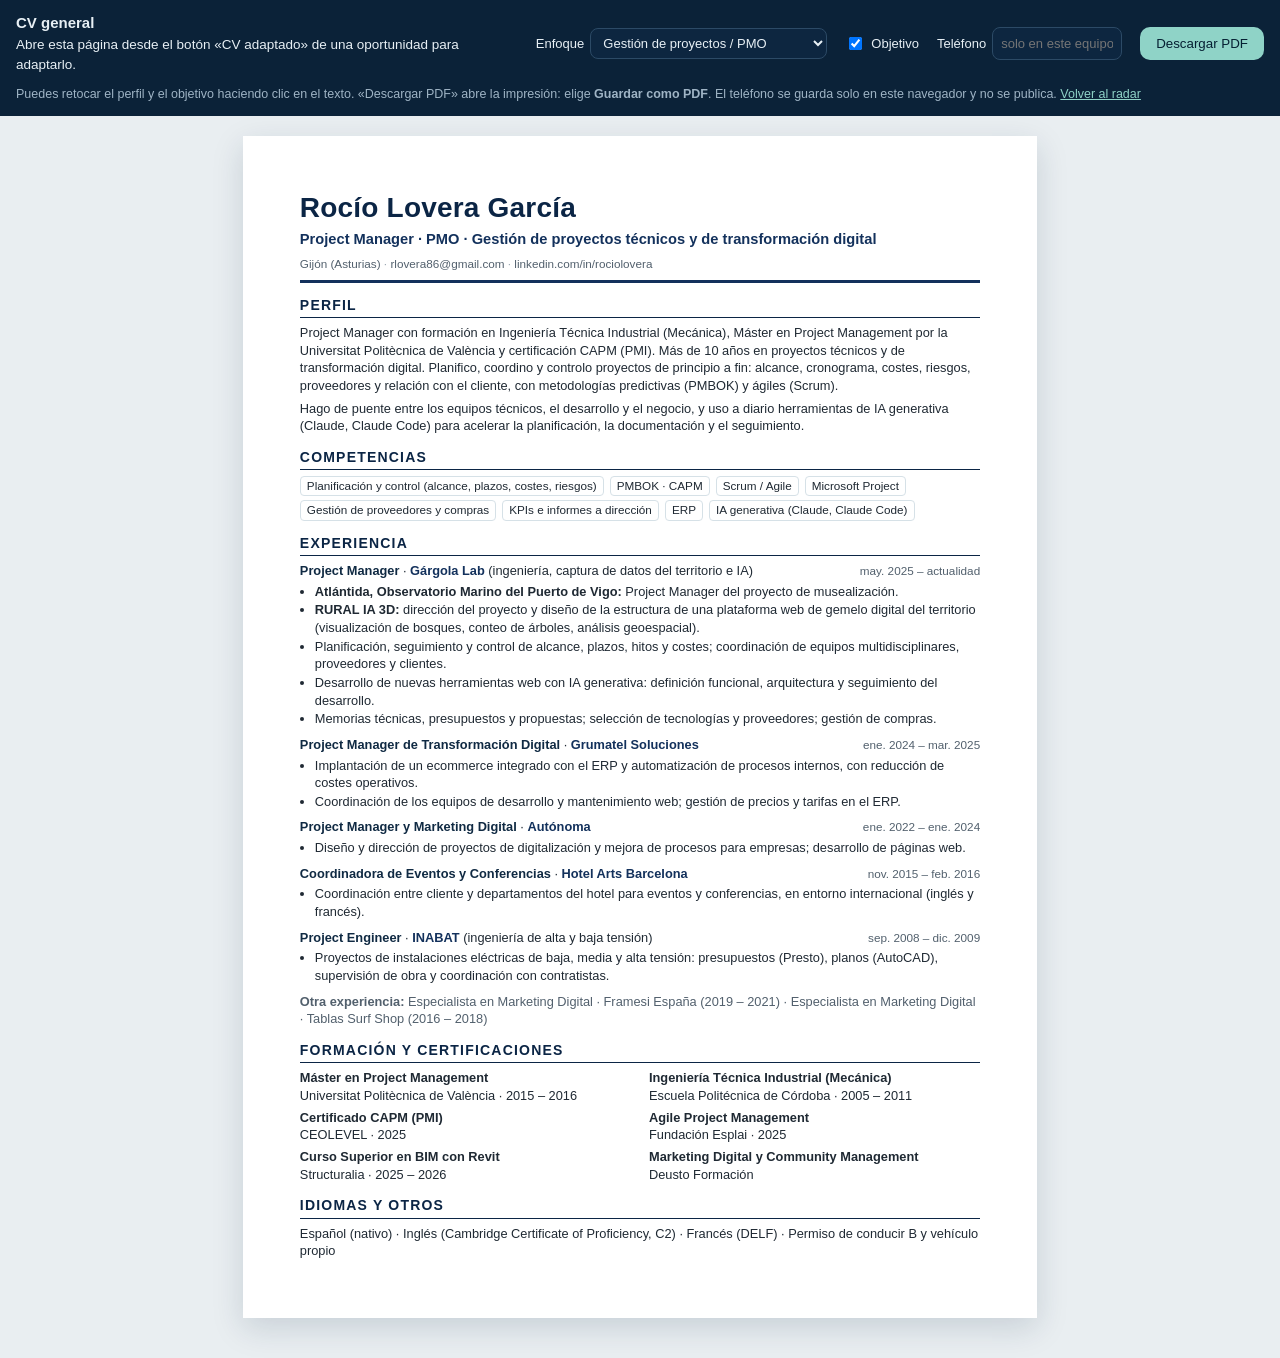
==== docs/cv.html @ b3518f27 "CV adaptado a cada oferta: enfoque automático, experiencia ordenada y PDF Co-Authored-By: Claude Opu" ====
<!doctype html>
<html lang="es">
<head>
<meta charset="utf-8">
<meta name="viewport" content="width=device-width, initial-scale=1">
<title>CV adaptado · Rocío Lovera</title>
<meta name="robots" content="noindex">
<style>
  :root { --tinta: #0b2545; --tinta2: #13315c; --texto: #1f2933; --gris: #52606d; --linea: #d6e1e7; --acento: #1d7c72; --fondo: #e9eef1; }
  * { box-sizing: border-box; }
  body { margin: 0; background: var(--fondo); color: var(--texto); font: 15px/1.5 "Segoe UI", Calibri, Arial, sans-serif; }
  .barra { position: sticky; top: 0; z-index: 2; background: #0b2238; color: #e8f0f5; padding: 12px 16px; display: flex; flex-wrap: wrap; gap: 10px 18px; align-items: center; }
  .barra a { color: #8fd3c7; }
  .barra .oferta { flex: 1 1 260px; min-width: 0; font-size: 13.5px; }
  .barra .oferta b { display: block; font-size: 15px; white-space: nowrap; overflow: hidden; text-overflow: ellipsis; }
  .barra label { font-size: 13px; display: flex; gap: 6px; align-items: center; }
  .barra select, .barra input[type=tel] { font: inherit; font-size: 13px; padding: 6px 8px; border-radius: 8px; border: 1px solid #2c4a66; background: #0d2640; color: #e8f0f5; }
  .barra input[type=tel] { width: 130px; }
  .boton { font: 600 14px inherit; font-family: inherit; background: #8fd3c7; color: #062033; border: 0; border-radius: 10px; padding: 9px 16px; cursor: pointer; }
  .ayuda { width: 100%; font-size: 12.5px; color: #9fb4c5; margin: 0; }
  .hoja { width: min(210mm, calc(100vw - 24px)); margin: 20px auto 40px; background: #fff; padding: 14mm 15mm; box-shadow: 0 10px 30px rgba(12, 39, 64, .15); font-size: 9.6pt; line-height: 1.38; }
  h1 { font-size: 21pt; margin: 0; letter-spacing: .2px; color: var(--tinta); }
  .titular { font-size: 11pt; color: var(--tinta2); font-weight: 600; margin: 2px 0 6px; }
  .contacto { font-size: 8.8pt; color: var(--gris); }
  .contacto span + span::before { content: " · "; color: #9aa5b1; }
  .cabecera { border-bottom: 3px solid var(--tinta2); padding-bottom: 8px; }
  h2 { font-size: 10.5pt; text-transform: uppercase; letter-spacing: 1.2px; color: var(--tinta); border-bottom: 1.5px solid var(--tinta); padding-bottom: 2px; margin: 13px 0 6px; }
  p { margin: 0 0 5px; }
  .objetivo { background: #eef6f5; border-left: 3px solid var(--acento); padding: 5px 9px; margin: 8px 0 0; }
  [contenteditable]:hover { outline: 1px dashed #9fb4c5; outline-offset: 2px; }
  .trabajo { margin-bottom: 8px; break-inside: avoid; }
  .trabajo-cab { display: flex; justify-content: space-between; align-items: baseline; gap: 10px; }
  .puesto { font-weight: 700; color: #102a43; }
  .empresa { color: var(--tinta2); font-weight: 600; }
  .fechas { color: var(--gris); font-size: 8.8pt; white-space: nowrap; }
  ul { margin: 3px 0 0; padding-left: 15px; }
  li { margin: 1px 0; }
  .otra { color: var(--gris); }
  .rejilla { display: grid; grid-template-columns: 1fr 1fr; gap: 4px 18px; }
  .edu { break-inside: avoid; }
  .chips { display: flex; flex-wrap: wrap; gap: 4px 6px; }
  .chips span { border: 1px solid var(--linea); border-radius: 4px; padding: 1px 6px; font-size: 8.8pt; }
  .chips span.clave { border-color: var(--acento); color: #0f5a52; }
  @media (max-width: 640px) { .hoja { padding: 18px; font-size: 10pt; } .rejilla { grid-template-columns: 1fr; } .trabajo-cab { flex-direction: column; gap: 0; } }
  @page { size: A4; margin: 14mm 15mm; }
  @media print {
    body { background: #fff; }
    .barra { display: none; }
    .hoja { width: auto; margin: 0; padding: 0; box-shadow: none; }
    [contenteditable]:hover { outline: 0; }
    .chips span.clave { color: inherit; border-color: var(--linea); }
  }
</style>
</head>
<body>
<div class="barra">
  <div class="oferta" id="oferta"><b>CV adaptado</b><span>Cargando la oferta…</span></div>
  <label>Enfoque <select id="tema"></select></label>
  <label><input type="checkbox" id="con-objetivo" checked> Objetivo</label>
  <label>Teléfono <input type="tel" id="telefono" placeholder="solo en este equipo" autocomplete="tel"></label>
  <button class="boton" type="button" id="pdf">Descargar PDF</button>
  <p class="ayuda">Puedes retocar el perfil y el objetivo haciendo clic en el texto. «Descargar PDF» abre la impresión: elige <b>Guardar como PDF</b>. El teléfono se guarda solo en este navegador y no se publica. <a href="./">Volver al radar</a></p>
</div>
<main class="hoja" id="hoja"></main>
<script src="cv-datos.js?v=2"></script>
<script src="cv.js?v=3"></script>
</body>
</html>
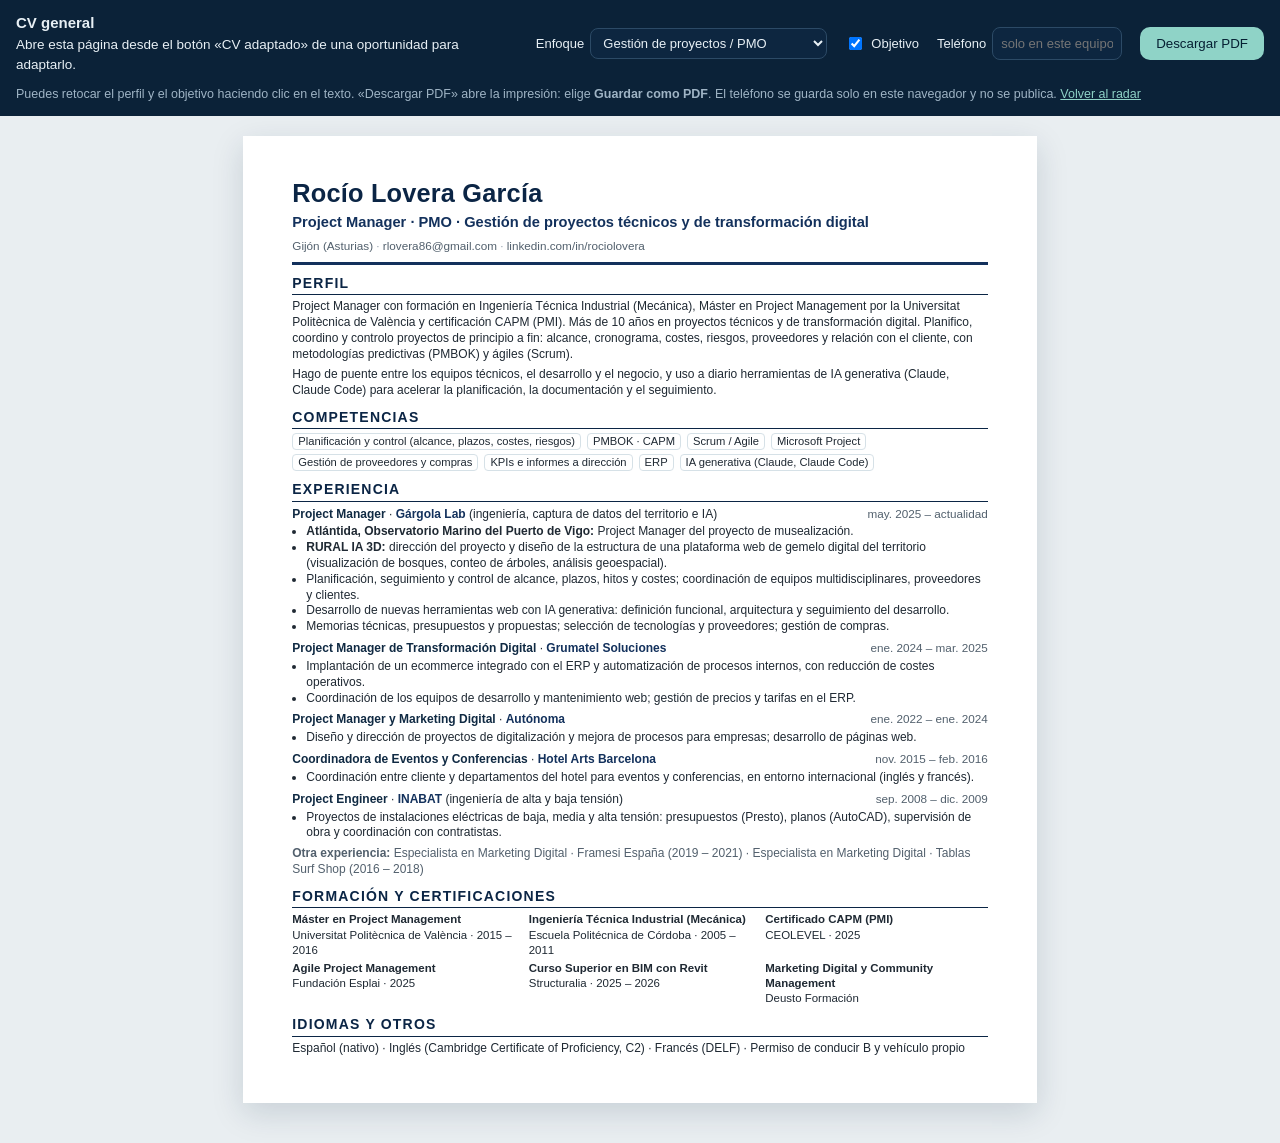
==== commit 45aece16: "CV adaptado en una sola página Co-Authored-By: Claude Opus 5.5 <noreply@anthropic.com>" ====
--- a/docs/cv.html
+++ b/docs/cv.html
@@ -18,31 +18,31 @@
   .barra input[type=tel] { width: 130px; }
   .boton { font: 600 14px inherit; font-family: inherit; background: #8fd3c7; color: #062033; border: 0; border-radius: 10px; padding: 9px 16px; cursor: pointer; }
   .ayuda { width: 100%; font-size: 12.5px; color: #9fb4c5; margin: 0; }
-  .hoja { width: min(210mm, calc(100vw - 24px)); margin: 20px auto 40px; background: #fff; padding: 14mm 15mm; box-shadow: 0 10px 30px rgba(12, 39, 64, .15); font-size: 9.6pt; line-height: 1.38; }
-  h1 { font-size: 21pt; margin: 0; letter-spacing: .2px; color: var(--tinta); }
+  .hoja { width: min(210mm, calc(100vw - 24px)); margin: 20px auto 40px; background: #fff; padding: 11mm 13mm; box-shadow: 0 10px 30px rgba(12, 39, 64, .15); font-size: 9pt; line-height: 1.32; }
+  h1 { font-size: 19pt; margin: 0; letter-spacing: .2px; color: var(--tinta); }
   .titular { font-size: 11pt; color: var(--tinta2); font-weight: 600; margin: 2px 0 6px; }
   .contacto { font-size: 8.8pt; color: var(--gris); }
   .contacto span + span::before { content: " · "; color: #9aa5b1; }
   .cabecera { border-bottom: 3px solid var(--tinta2); padding-bottom: 8px; }
-  h2 { font-size: 10.5pt; text-transform: uppercase; letter-spacing: 1.2px; color: var(--tinta); border-bottom: 1.5px solid var(--tinta); padding-bottom: 2px; margin: 13px 0 6px; }
+  h2 { font-size: 10.5pt; text-transform: uppercase; letter-spacing: 1.2px; color: var(--tinta); border-bottom: 1.5px solid var(--tinta); padding-bottom: 2px; margin: 9px 0 4px; }
   p { margin: 0 0 5px; }
-  .objetivo { background: #eef6f5; border-left: 3px solid var(--acento); padding: 5px 9px; margin: 8px 0 0; }
+  .objetivo { background: #eef6f5; border-left: 3px solid var(--acento); padding: 3px 8px; margin: 6px 0 0; }
   [contenteditable]:hover { outline: 1px dashed #9fb4c5; outline-offset: 2px; }
-  .trabajo { margin-bottom: 8px; break-inside: avoid; }
+  .trabajo { margin-bottom: 5px; break-inside: avoid; }
   .trabajo-cab { display: flex; justify-content: space-between; align-items: baseline; gap: 10px; }
   .puesto { font-weight: 700; color: #102a43; }
   .empresa { color: var(--tinta2); font-weight: 600; }
   .fechas { color: var(--gris); font-size: 8.8pt; white-space: nowrap; }
-  ul { margin: 3px 0 0; padding-left: 15px; }
-  li { margin: 1px 0; }
+  ul { margin: 2px 0 0; padding-left: 14px; }
+  li { margin: 0; }
   .otra { color: var(--gris); }
-  .rejilla { display: grid; grid-template-columns: 1fr 1fr; gap: 4px 18px; }
+  .rejilla { display: grid; grid-template-columns: 1fr 1fr 1fr; gap: 3px 14px; font-size: 8.6pt; }
   .edu { break-inside: avoid; }
   .chips { display: flex; flex-wrap: wrap; gap: 4px 6px; }
-  .chips span { border: 1px solid var(--linea); border-radius: 4px; padding: 1px 6px; font-size: 8.8pt; }
+  .chips span { border: 1px solid var(--linea); border-radius: 4px; padding: 0 5px; font-size: 8.4pt; }
   .chips span.clave { border-color: var(--acento); color: #0f5a52; }
   @media (max-width: 640px) { .hoja { padding: 18px; font-size: 10pt; } .rejilla { grid-template-columns: 1fr; } .trabajo-cab { flex-direction: column; gap: 0; } }
-  @page { size: A4; margin: 14mm 15mm; }
+  @page { size: A4; margin: 11mm 13mm; }
   @media print {
     body { background: #fff; }
     .barra { display: none; }
@@ -63,6 +63,6 @@
 </div>
 <main class="hoja" id="hoja"></main>
 <script src="cv-datos.js?v=2"></script>
-<script src="cv.js?v=3"></script>
+<script src="cv.js?v=4"></script>
 </body>
 </html>
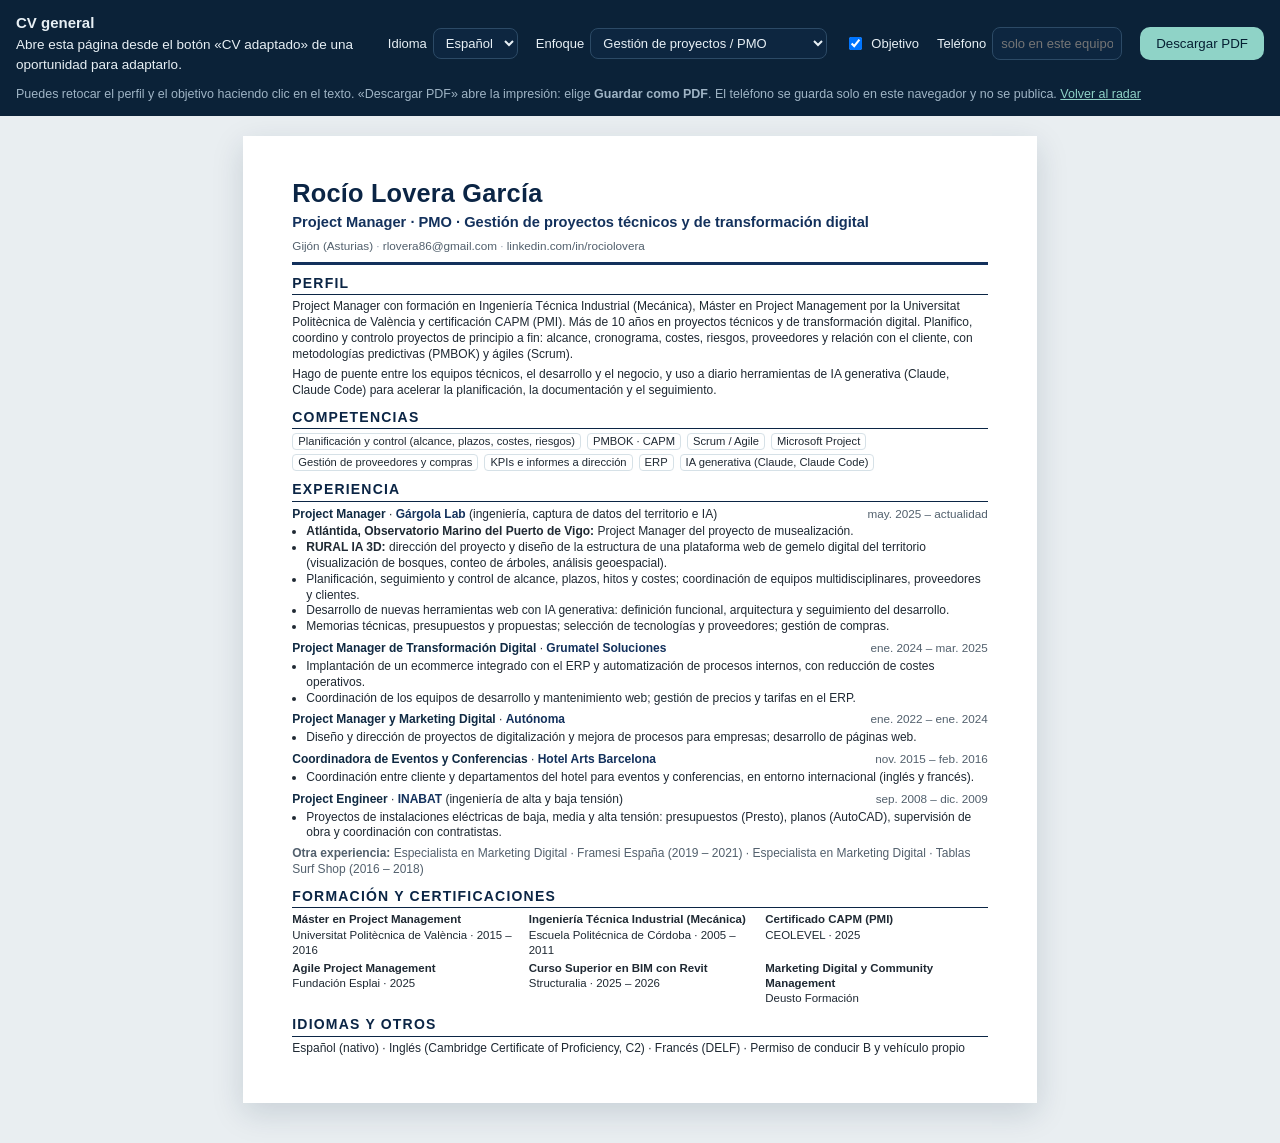
==== commit cae2616f: "CV y carta en inglés: versión inglesa del CV, idioma detectado según la oferta y selector en el CV y" ====
--- a/docs/cv.html
+++ b/docs/cv.html
@@ -55,6 +55,7 @@
 <body>
 <div class="barra">
   <div class="oferta" id="oferta"><b>CV adaptado</b><span>Cargando la oferta…</span></div>
+  <label>Idioma <select id="idioma"><option value="es">Español</option><option value="en">English</option></select></label>
   <label>Enfoque <select id="tema"></select></label>
   <label><input type="checkbox" id="con-objetivo" checked> Objetivo</label>
   <label>Teléfono <input type="tel" id="telefono" placeholder="solo en este equipo" autocomplete="tel"></label>
@@ -62,7 +63,8 @@
   <p class="ayuda">Puedes retocar el perfil y el objetivo haciendo clic en el texto. «Descargar PDF» abre la impresión: elige <b>Guardar como PDF</b>. El teléfono se guarda solo en este navegador y no se publica. <a href="./">Volver al radar</a></p>
 </div>
 <main class="hoja" id="hoja"></main>
-<script src="cv-datos.js?v=2"></script>
-<script src="cv.js?v=4"></script>
+<script src="cv-datos.js?v=4"></script>
+<script src="cv-datos-en.js?v=1"></script>
+<script src="cv.js?v=11"></script>
 </body>
 </html>
